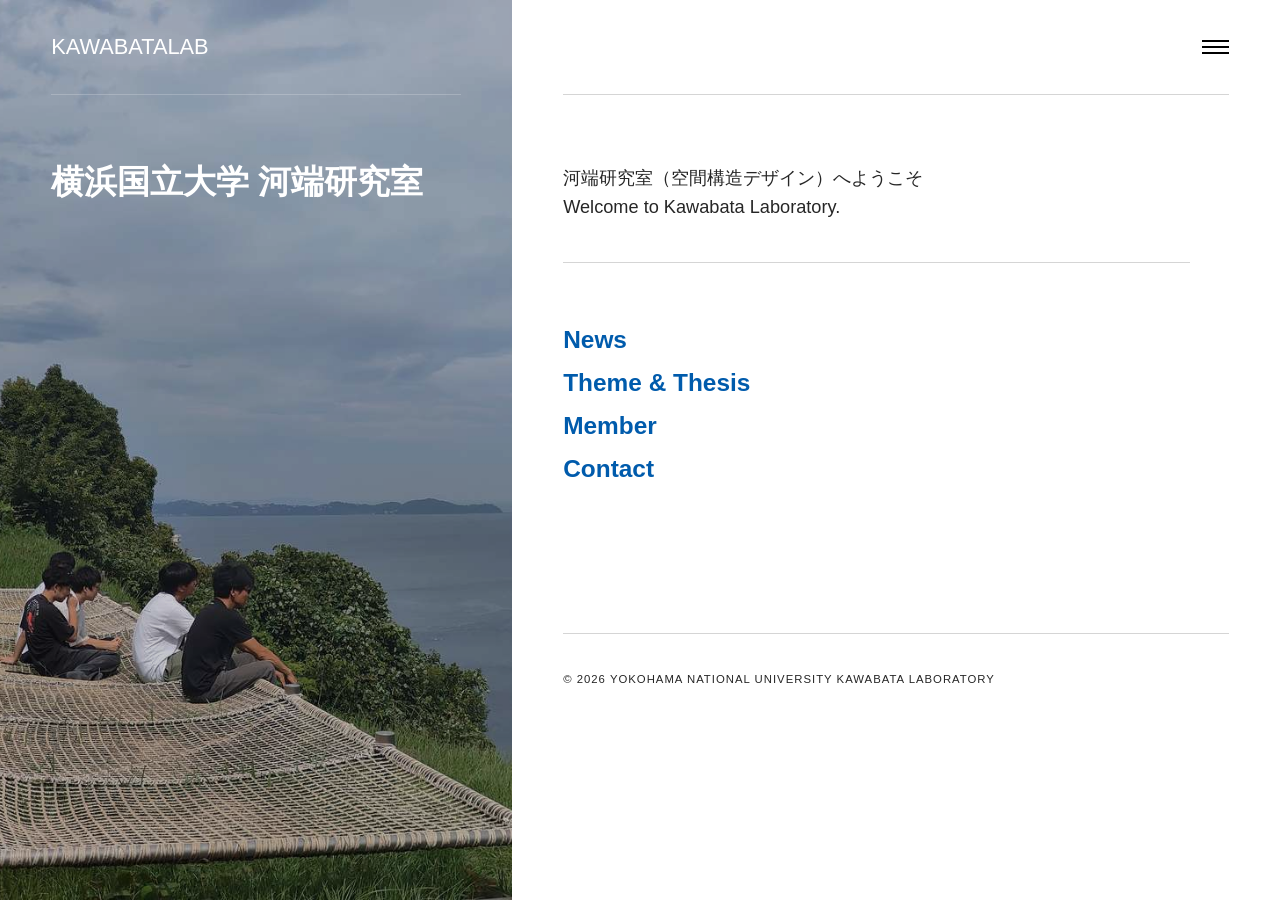
==== index.html @ ddd46890 "Updated from Publii" ====
<!DOCTYPE html><html lang="ja"><head><meta charset="utf-8"><meta http-equiv="X-UA-Compatible" content="IE=edge"><meta name="viewport" content="width=device-width,initial-scale=1"><title>横浜国立大学 河端研究室 - kawabatalab</title><meta name="description" content="河端研究室（空間構造デザイン）へようこそ Welcome to Kawabata Laboratory."><meta name="generator" content="Publii Open-Source CMS for Static Site"><link rel="canonical" href="https://kawabatalab.github.io/"><link rel="alternate" type="application/atom+xml" href="https://kawabatalab.github.io/feed.xml" title="kawabatalab - RSS"><link rel="alternate" type="application/json" href="https://kawabatalab.github.io/feed.json" title="kawabatalab - JSON"><meta property="og:title" content="横浜国立大学 河端研究室"><meta property="og:site_name" content="kawabatalab"><meta property="og:description" content="河端研究室（空間構造デザイン）へようこそ Welcome to Kawabata Laboratory."><meta property="og:url" content="https://kawabatalab.github.io/"><meta property="og:type" content="article"><link rel="stylesheet" href="https://kawabatalab.github.io/assets/css/style.css?v&#x3D;0efccc3f3fdb9d7b3b2f0ac70b5bc079"><script type="application/ld+json">{"@context":"http://schema.org","@type":"Article","mainEntityOfPage":{"@type":"WebPage","@id":"https://kawabatalab.github.io/"},"headline":"横浜国立大学 河端研究室","datePublished":"2026-08-15T15:15+09:00","dateModified":"2026-09-04T12:51+09:00","description":"河端研究室（空間構造デザイン）へようこそ Welcome to Kawabata Laboratory.","author":{"@type":"Person","name":"kawabatalab","url":"https://kawabatalab.github.io/authors/kawabatalab/"},"publisher":{"@type":"Organization","name":"kawabatalab"}}</script><noscript><style>img[loading] {
                    opacity: 1;
                }</style></noscript></head><body class="page-template"><div class="container js-container"><nav class="menu"><ul class="navbar__menu"><li class="active"><a href="https://kawabatalab.github.io/" target="_self">Home</a></li><li><a href="https://kawabatalab.github.io/tags/news/" target="_self">News</a></li><li><a href="https://kawabatalab.github.io/theme-and-thesis.html" target="_self">Theme &amp; Thesis</a></li><li><a href="https://kawabatalab.github.io/member.html" target="_self">Member</a></li><li><a href="https://kawabatalab.github.io/contact.html" target="_self">Contact</a></li></ul></nav><div class="container__content"><header class="top"><div class="top__item"><a class="logo" href="https://kawabatalab.github.io/">kawabatalab</a></div><div class="top__item top__item--right"><button class="menu-toggle js-menu-toggle" aria-label="Menu" aria-expanded="false"><span class="menu-toggle-box"><span class="menu-toggle-inner">Menu</span></span></button></div></header><main class="main page"><article class="content"><div class="main__left"><figure class="hero"><img src="https://kawabatalab.github.io/media/website/IMG20250914130313.jpg" srcset="https://kawabatalab.github.io/media/website/responsive/IMG20250914130313-xs.jpg 300w, https://kawabatalab.github.io/media/website/responsive/IMG20250914130313-sm.jpg 480w, https://kawabatalab.github.io/media/website/responsive/IMG20250914130313-md.jpg 768w, https://kawabatalab.github.io/media/website/responsive/IMG20250914130313-lg.jpg 1024w, https://kawabatalab.github.io/media/website/responsive/IMG20250914130313-xl.jpg 1280w, https://kawabatalab.github.io/media/website/responsive/IMG20250914130313-2xl.jpg 1600w" sizes="(min-width: 1800px) 50vw, (min-width: 900px) 40vw, 100vw" loading="eager" width="2448" height="3264" alt=""></figure><header><h1>横浜国立大学 河端研究室</h1></header></div><div class="main__right"><div class="content__entry"><p>河端研究室（空間構造デザイン）へようこそ<br>Welcome to Kawabata Laboratory.</p><hr class="separator separator--long-line"><h2 id="news"><a href="https://kawabatalab.github.io/tags/news/">News</a></h2><h2 id="theme-andamp-thesis"><a href="https://kawabatalab.github.io/theme-and-thesis.html">Theme &amp; Thesis</a></h2><h2 id="member"><a href="https://kawabatalab.github.io/member.html">Member</a></h2><h2 id="contactlessbrgreater"><a href="https://kawabatalab.github.io/contact.html">Contact<br></a></h2><p></p></div></div></article></main><footer class="footer"><div class="footer__copyright">© 2026 Yokohama National University Kawabata Laboratory</div></footer></div></div><script defer="defer" src="https://kawabatalab.github.io/assets/js/scripts.min.js?v&#x3D;1ea8317abae2e05fa2a65ed7bbff7ba7"></script><script>var images = document.querySelectorAll('img[loading]');
   
           for (var i = 0; i < images.length; i++) {
               if (images[i].complete) {
                   images[i].classList.add('is-loaded');
               } else {
                   images[i].addEventListener('load', function () {
                       this.classList.add('is-loaded');
                   }, false);
               }
           }</script></body></html>
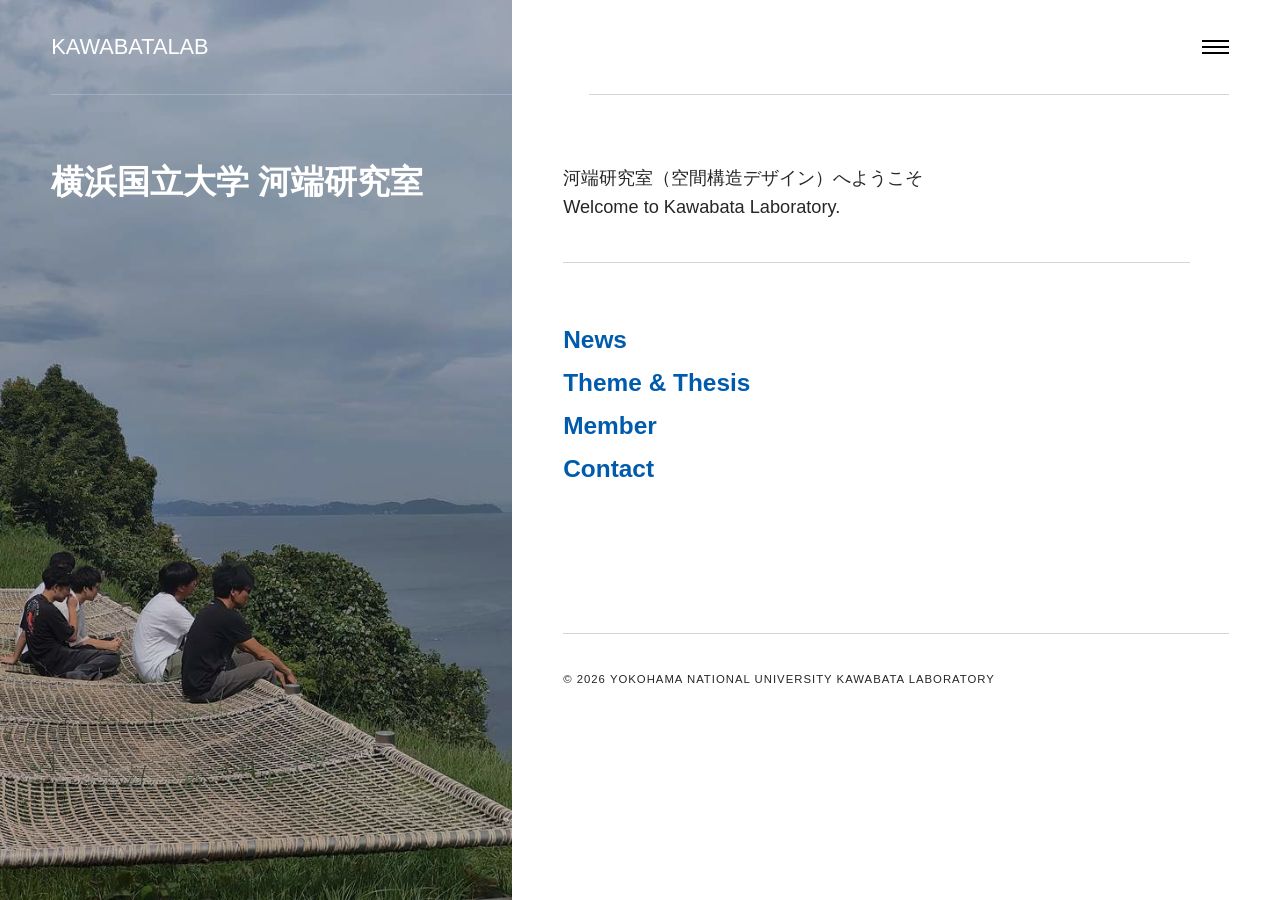
==== commit e24cdfb1: "Updated from Publii" ====
--- a/index.html
+++ b/index.html
@@ -1,4 +1,4 @@
-<!DOCTYPE html><html lang="ja"><head><meta charset="utf-8"><meta http-equiv="X-UA-Compatible" content="IE=edge"><meta name="viewport" content="width=device-width,initial-scale=1"><title>横浜国立大学 河端研究室 - kawabatalab</title><meta name="description" content="河端研究室（空間構造デザイン）へようこそ Welcome to Kawabata Laboratory."><meta name="generator" content="Publii Open-Source CMS for Static Site"><link rel="canonical" href="https://kawabatalab.github.io/"><link rel="alternate" type="application/atom+xml" href="https://kawabatalab.github.io/feed.xml" title="kawabatalab - RSS"><link rel="alternate" type="application/json" href="https://kawabatalab.github.io/feed.json" title="kawabatalab - JSON"><meta property="og:title" content="横浜国立大学 河端研究室"><meta property="og:site_name" content="kawabatalab"><meta property="og:description" content="河端研究室（空間構造デザイン）へようこそ Welcome to Kawabata Laboratory."><meta property="og:url" content="https://kawabatalab.github.io/"><meta property="og:type" content="article"><link rel="stylesheet" href="https://kawabatalab.github.io/assets/css/style.css?v&#x3D;0efccc3f3fdb9d7b3b2f0ac70b5bc079"><script type="application/ld+json">{"@context":"http://schema.org","@type":"Article","mainEntityOfPage":{"@type":"WebPage","@id":"https://kawabatalab.github.io/"},"headline":"横浜国立大学 河端研究室","datePublished":"2026-08-15T15:15+09:00","dateModified":"2026-09-04T12:51+09:00","description":"河端研究室（空間構造デザイン）へようこそ Welcome to Kawabata Laboratory.","author":{"@type":"Person","name":"kawabatalab","url":"https://kawabatalab.github.io/authors/kawabatalab/"},"publisher":{"@type":"Organization","name":"kawabatalab"}}</script><noscript><style>img[loading] {
+<!DOCTYPE html><html lang="ja"><head><meta charset="utf-8"><meta http-equiv="X-UA-Compatible" content="IE=edge"><meta name="viewport" content="width=device-width,initial-scale=1"><title>横浜国立大学 河端研究室 - kawabatalab</title><meta name="description" content="河端研究室（空間構造デザイン）へようこそ Welcome to Kawabata Laboratory."><meta name="generator" content="Publii Open-Source CMS for Static Site"><link rel="canonical" href="https://kawabatalab.github.io/"><link rel="alternate" type="application/atom+xml" href="https://kawabatalab.github.io/feed.xml" title="kawabatalab - RSS"><link rel="alternate" type="application/json" href="https://kawabatalab.github.io/feed.json" title="kawabatalab - JSON"><meta property="og:title" content="横浜国立大学 河端研究室"><meta property="og:site_name" content="kawabatalab"><meta property="og:description" content="河端研究室（空間構造デザイン）へようこそ Welcome to Kawabata Laboratory."><meta property="og:url" content="https://kawabatalab.github.io/"><meta property="og:type" content="article"><link rel="stylesheet" href="https://kawabatalab.github.io/assets/css/style.css?v&#x3D;66a05d5de2fe70fddb56860a71e9c69f"><script type="application/ld+json">{"@context":"http://schema.org","@type":"Article","mainEntityOfPage":{"@type":"WebPage","@id":"https://kawabatalab.github.io/"},"headline":"横浜国立大学 河端研究室","datePublished":"2026-08-15T15:15+09:00","dateModified":"2026-09-04T12:51+09:00","description":"河端研究室（空間構造デザイン）へようこそ Welcome to Kawabata Laboratory.","author":{"@type":"Person","name":"kawabatalab","url":"https://kawabatalab.github.io/authors/kawabatalab/"},"publisher":{"@type":"Organization","name":"kawabatalab"}}</script><noscript><style>img[loading] {
                     opacity: 1;
                 }</style></noscript></head><body class="page-template"><div class="container js-container"><nav class="menu"><ul class="navbar__menu"><li class="active"><a href="https://kawabatalab.github.io/" target="_self">Home</a></li><li><a href="https://kawabatalab.github.io/tags/news/" target="_self">News</a></li><li><a href="https://kawabatalab.github.io/theme-and-thesis.html" target="_self">Theme &amp; Thesis</a></li><li><a href="https://kawabatalab.github.io/member.html" target="_self">Member</a></li><li><a href="https://kawabatalab.github.io/contact.html" target="_self">Contact</a></li></ul></nav><div class="container__content"><header class="top"><div class="top__item"><a class="logo" href="https://kawabatalab.github.io/">kawabatalab</a></div><div class="top__item top__item--right"><button class="menu-toggle js-menu-toggle" aria-label="Menu" aria-expanded="false"><span class="menu-toggle-box"><span class="menu-toggle-inner">Menu</span></span></button></div></header><main class="main page"><article class="content"><div class="main__left"><figure class="hero"><img src="https://kawabatalab.github.io/media/website/IMG20250914130313.jpg" srcset="https://kawabatalab.github.io/media/website/responsive/IMG20250914130313-xs.jpg 300w, https://kawabatalab.github.io/media/website/responsive/IMG20250914130313-sm.jpg 480w, https://kawabatalab.github.io/media/website/responsive/IMG20250914130313-md.jpg 768w, https://kawabatalab.github.io/media/website/responsive/IMG20250914130313-lg.jpg 1024w, https://kawabatalab.github.io/media/website/responsive/IMG20250914130313-xl.jpg 1280w, https://kawabatalab.github.io/media/website/responsive/IMG20250914130313-2xl.jpg 1600w" sizes="(min-width: 1800px) 50vw, (min-width: 900px) 40vw, 100vw" loading="eager" width="2448" height="3264" alt=""></figure><header><h1>横浜国立大学 河端研究室</h1></header></div><div class="main__right"><div class="content__entry"><p>河端研究室（空間構造デザイン）へようこそ<br>Welcome to Kawabata Laboratory.</p><hr class="separator separator--long-line"><h2 id="news"><a href="https://kawabatalab.github.io/tags/news/">News</a></h2><h2 id="theme-andamp-thesis"><a href="https://kawabatalab.github.io/theme-and-thesis.html">Theme &amp; Thesis</a></h2><h2 id="member"><a href="https://kawabatalab.github.io/member.html">Member</a></h2><h2 id="contactlessbrgreater"><a href="https://kawabatalab.github.io/contact.html">Contact<br></a></h2><p></p></div></div></article></main><footer class="footer"><div class="footer__copyright">© 2026 Yokohama National University Kawabata Laboratory</div></footer></div></div><script defer="defer" src="https://kawabatalab.github.io/assets/js/scripts.min.js?v&#x3D;1ea8317abae2e05fa2a65ed7bbff7ba7"></script><script>var images = document.querySelectorAll('img[loading]');
    
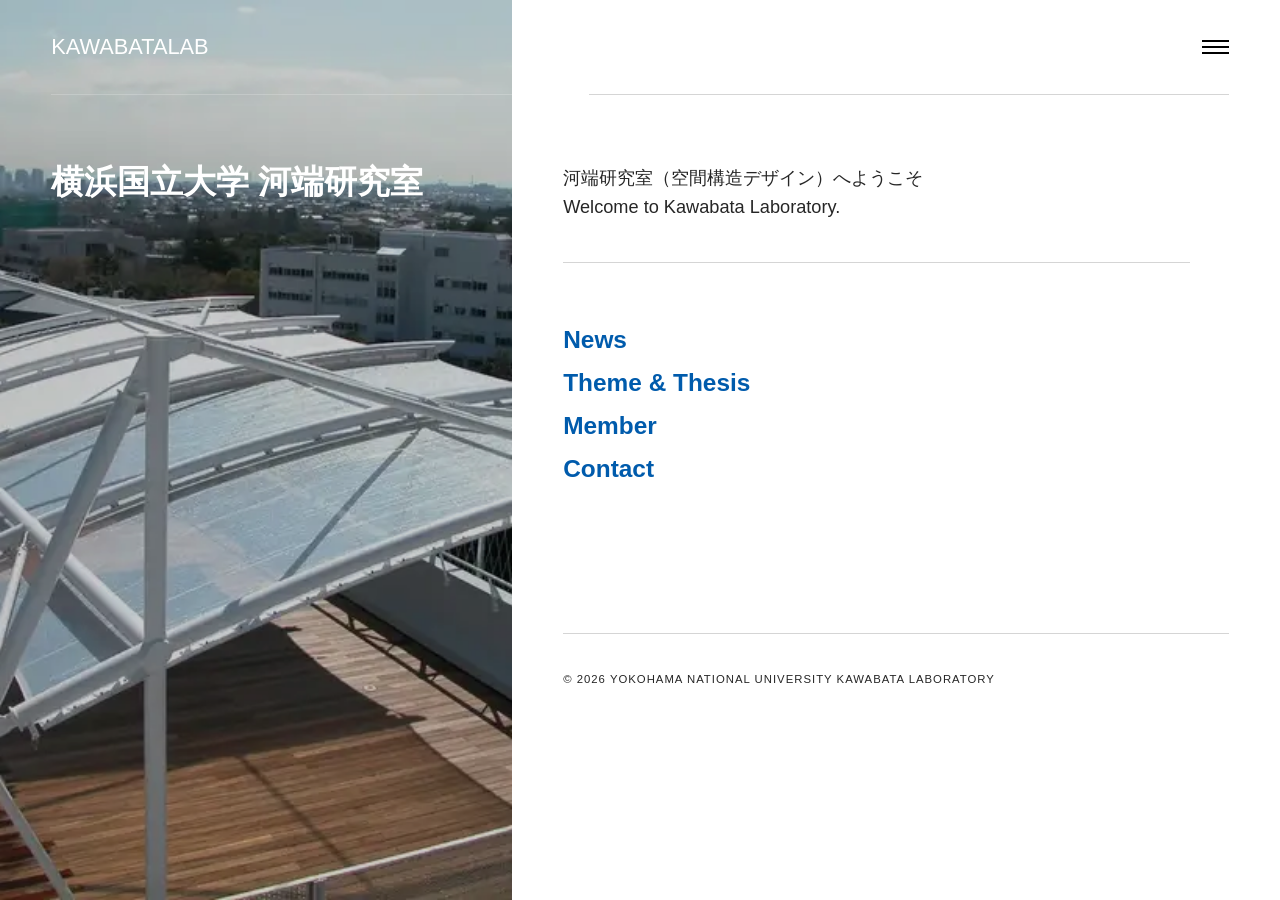
==== commit 8408124c: "Updated from Publii" ====
--- a/index.html
+++ b/index.html
@@ -1,6 +1,6 @@
-<!DOCTYPE html><html lang="ja"><head><meta charset="utf-8"><meta http-equiv="X-UA-Compatible" content="IE=edge"><meta name="viewport" content="width=device-width,initial-scale=1"><title>横浜国立大学 河端研究室 - kawabatalab</title><meta name="description" content="河端研究室（空間構造デザイン）へようこそ Welcome to Kawabata Laboratory."><meta name="generator" content="Publii Open-Source CMS for Static Site"><link rel="canonical" href="https://kawabatalab.github.io/"><link rel="alternate" type="application/atom+xml" href="https://kawabatalab.github.io/feed.xml" title="kawabatalab - RSS"><link rel="alternate" type="application/json" href="https://kawabatalab.github.io/feed.json" title="kawabatalab - JSON"><meta property="og:title" content="横浜国立大学 河端研究室"><meta property="og:site_name" content="kawabatalab"><meta property="og:description" content="河端研究室（空間構造デザイン）へようこそ Welcome to Kawabata Laboratory."><meta property="og:url" content="https://kawabatalab.github.io/"><meta property="og:type" content="article"><link rel="stylesheet" href="https://kawabatalab.github.io/assets/css/style.css?v&#x3D;66a05d5de2fe70fddb56860a71e9c69f"><script type="application/ld+json">{"@context":"http://schema.org","@type":"Article","mainEntityOfPage":{"@type":"WebPage","@id":"https://kawabatalab.github.io/"},"headline":"横浜国立大学 河端研究室","datePublished":"2026-08-15T15:15+09:00","dateModified":"2026-09-04T12:51+09:00","description":"河端研究室（空間構造デザイン）へようこそ Welcome to Kawabata Laboratory.","author":{"@type":"Person","name":"kawabatalab","url":"https://kawabatalab.github.io/authors/kawabatalab/"},"publisher":{"@type":"Organization","name":"kawabatalab"}}</script><noscript><style>img[loading] {
+<!DOCTYPE html><html lang="ja"><head><meta charset="utf-8"><meta http-equiv="X-UA-Compatible" content="IE=edge"><meta name="viewport" content="width=device-width,initial-scale=1"><title>横浜国立大学 河端研究室 - kawabatalab</title><meta name="description" content="河端研究室（空間構造デザイン）へようこそ Welcome to Kawabata Laboratory."><meta name="generator" content="Publii Open-Source CMS for Static Site"><link rel="canonical" href="https://kawabatalab.github.io/"><link rel="alternate" type="application/atom+xml" href="https://kawabatalab.github.io/feed.xml" title="kawabatalab - RSS"><link rel="alternate" type="application/json" href="https://kawabatalab.github.io/feed.json" title="kawabatalab - JSON"><meta property="og:title" content="横浜国立大学 河端研究室"><meta property="og:site_name" content="kawabatalab"><meta property="og:description" content="河端研究室（空間構造デザイン）へようこそ Welcome to Kawabata Laboratory."><meta property="og:url" content="https://kawabatalab.github.io/"><meta property="og:type" content="article"><link rel="stylesheet" href="https://kawabatalab.github.io/assets/css/style.css?v&#x3D;12866e6fa7abff4dbc4331d59d53a48d"><script type="application/ld+json">{"@context":"http://schema.org","@type":"Article","mainEntityOfPage":{"@type":"WebPage","@id":"https://kawabatalab.github.io/"},"headline":"横浜国立大学 河端研究室","datePublished":"2026-08-15T15:15+09:00","dateModified":"2026-10-02T17:42+09:00","description":"河端研究室（空間構造デザイン）へようこそ Welcome to Kawabata Laboratory.","author":{"@type":"Person","name":"kawabatalab","url":"https://kawabatalab.github.io/authors/kawabatalab/"},"publisher":{"@type":"Organization","name":"kawabatalab"}}</script><noscript><style>img[loading] {
                     opacity: 1;
-                }</style></noscript></head><body class="page-template"><div class="container js-container"><nav class="menu"><ul class="navbar__menu"><li class="active"><a href="https://kawabatalab.github.io/" target="_self">Home</a></li><li><a href="https://kawabatalab.github.io/tags/news/" target="_self">News</a></li><li><a href="https://kawabatalab.github.io/theme-and-thesis.html" target="_self">Theme &amp; Thesis</a></li><li><a href="https://kawabatalab.github.io/member.html" target="_self">Member</a></li><li><a href="https://kawabatalab.github.io/contact.html" target="_self">Contact</a></li></ul></nav><div class="container__content"><header class="top"><div class="top__item"><a class="logo" href="https://kawabatalab.github.io/">kawabatalab</a></div><div class="top__item top__item--right"><button class="menu-toggle js-menu-toggle" aria-label="Menu" aria-expanded="false"><span class="menu-toggle-box"><span class="menu-toggle-inner">Menu</span></span></button></div></header><main class="main page"><article class="content"><div class="main__left"><figure class="hero"><img src="https://kawabatalab.github.io/media/website/IMG20250914130313.jpg" srcset="https://kawabatalab.github.io/media/website/responsive/IMG20250914130313-xs.jpg 300w, https://kawabatalab.github.io/media/website/responsive/IMG20250914130313-sm.jpg 480w, https://kawabatalab.github.io/media/website/responsive/IMG20250914130313-md.jpg 768w, https://kawabatalab.github.io/media/website/responsive/IMG20250914130313-lg.jpg 1024w, https://kawabatalab.github.io/media/website/responsive/IMG20250914130313-xl.jpg 1280w, https://kawabatalab.github.io/media/website/responsive/IMG20250914130313-2xl.jpg 1600w" sizes="(min-width: 1800px) 50vw, (min-width: 900px) 40vw, 100vw" loading="eager" width="2448" height="3264" alt=""></figure><header><h1>横浜国立大学 河端研究室</h1></header></div><div class="main__right"><div class="content__entry"><p>河端研究室（空間構造デザイン）へようこそ<br>Welcome to Kawabata Laboratory.</p><hr class="separator separator--long-line"><h2 id="news"><a href="https://kawabatalab.github.io/tags/news/">News</a></h2><h2 id="theme-andamp-thesis"><a href="https://kawabatalab.github.io/theme-and-thesis.html">Theme &amp; Thesis</a></h2><h2 id="member"><a href="https://kawabatalab.github.io/member.html">Member</a></h2><h2 id="contactlessbrgreater"><a href="https://kawabatalab.github.io/contact.html">Contact<br></a></h2><p></p></div></div></article></main><footer class="footer"><div class="footer__copyright">© 2026 Yokohama National University Kawabata Laboratory</div></footer></div></div><script defer="defer" src="https://kawabatalab.github.io/assets/js/scripts.min.js?v&#x3D;1ea8317abae2e05fa2a65ed7bbff7ba7"></script><script>var images = document.querySelectorAll('img[loading]');
+                }</style></noscript></head><body class="page-template"><div class="container js-container"><nav class="menu"><ul class="navbar__menu"><li class="active"><a href="https://kawabatalab.github.io/" target="_self">Home</a></li><li><a href="https://kawabatalab.github.io/tags/news/" target="_self">News</a></li><li><a href="https://kawabatalab.github.io/theme-and-thesis.html" target="_self">Theme &amp; Thesis</a></li><li><a href="https://kawabatalab.github.io/member.html" target="_self">Member</a></li><li><a href="https://kawabatalab.github.io/contact.html" target="_self">Contact</a></li></ul></nav><div class="container__content"><header class="top"><div class="top__item"><a class="logo" href="https://kawabatalab.github.io/">kawabatalab</a></div><div class="top__item top__item--right"><button class="menu-toggle js-menu-toggle" aria-label="Menu" aria-expanded="false"><span class="menu-toggle-box"><span class="menu-toggle-inner">Menu</span></span></button></div></header><main class="main page"><article class="content"><div class="main__left"><figure class="hero"><img src="https://kawabatalab.github.io/media/website/kawabatalab001.webp" srcset="https://kawabatalab.github.io/media/website/responsive/kawabatalab001-xs.webp 300w, https://kawabatalab.github.io/media/website/responsive/kawabatalab001-sm.webp 480w, https://kawabatalab.github.io/media/website/responsive/kawabatalab001-md.webp 768w, https://kawabatalab.github.io/media/website/responsive/kawabatalab001-lg.webp 1024w, https://kawabatalab.github.io/media/website/responsive/kawabatalab001-xl.webp 1280w, https://kawabatalab.github.io/media/website/responsive/kawabatalab001-2xl.webp 1600w" sizes="(min-width: 1800px) 50vw, (min-width: 900px) 40vw, 100vw" loading="eager" width="1200" height="900" alt=""></figure><header><h1>横浜国立大学 河端研究室</h1></header></div><div class="main__right"><div class="content__entry"><p>河端研究室（空間構造デザイン）へようこそ<br>Welcome to Kawabata Laboratory.</p><hr class="separator separator--long-line"><h2 id="news"><a href="https://kawabatalab.github.io/tags/news/">News</a></h2><h2 id="theme-andamp-thesis"><a href="https://kawabatalab.github.io/theme-and-thesis.html">Theme &amp; Thesis</a></h2><h2 id="member"><a href="https://kawabatalab.github.io/member.html">Member</a></h2><h2 id="contactlessbrgreater"><a href="https://kawabatalab.github.io/contact.html">Contact<br></a></h2><p></p></div></div></article></main><footer class="footer"><div class="footer__copyright">© 2026 Yokohama National University Kawabata Laboratory</div></footer></div></div><script defer="defer" src="https://kawabatalab.github.io/assets/js/scripts.min.js?v&#x3D;1ea8317abae2e05fa2a65ed7bbff7ba7"></script><script>var images = document.querySelectorAll('img[loading]');
    
            for (var i = 0; i < images.length; i++) {
                if (images[i].complete) {
